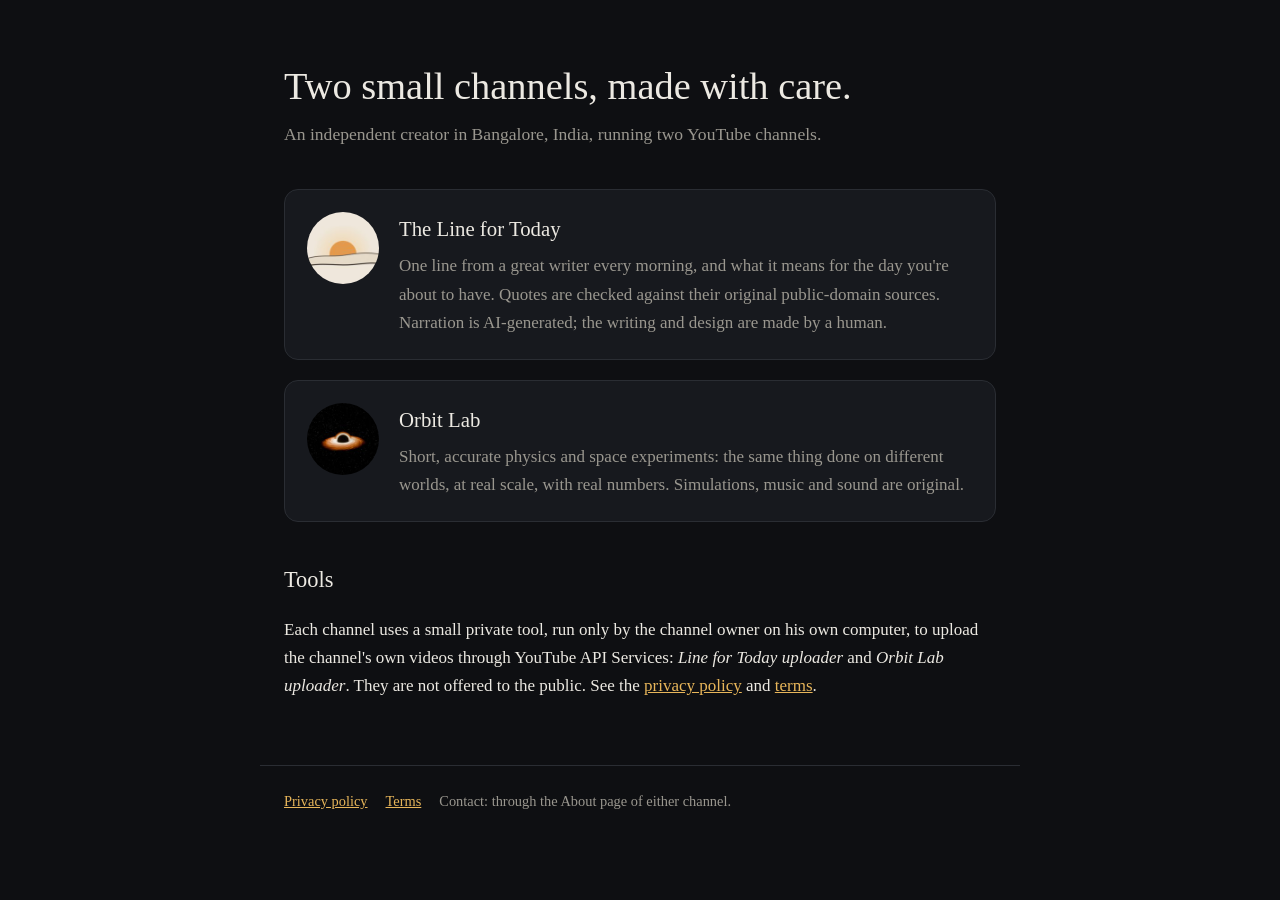
==== index.html @ eed8e5eb "Add files via upload" ====
<!DOCTYPE html>
<html lang="en">
<head>
<meta charset="utf-8">
<meta name="viewport" content="width=device-width,initial-scale=1">
<title>The Line for Today &amp; Orbit Lab</title>
<meta name="description" content="Home of two small independent YouTube channels: The Line for Today and Orbit Lab.">
<link rel="stylesheet" href="style.css">
</head>
<body>
<main>
  <h1>Two small channels, made with care.</h1>
  <p class="lede">An independent creator in Bangalore, India, running two YouTube channels.</p>
  <div class="cards">
    <section class="card">
      <img src="line-for-today.jpg" alt="The Line for Today logo">
      <div>
        <h2>The Line for Today</h2>
        <p>One line from a great writer every morning, and what it means for the day you're about to have. Quotes are checked against their original public-domain sources. Narration is AI-generated; the writing and design are made by a human.</p>
      </div>
    </section>
    <section class="card">
      <img src="orbit-lab.jpg" alt="Orbit Lab logo">
      <div>
        <h2>Orbit Lab</h2>
        <p>Short, accurate physics and space experiments: the same thing done on different worlds, at real scale, with real numbers. Simulations, music and sound are original.</p>
      </div>
    </section>
  </div>
  <h2>Tools</h2>
  <p>Each channel uses a small private tool, run only by the channel owner on his own computer, to upload the channel's own videos through YouTube API Services: <em>Line for Today uploader</em> and <em>Orbit Lab uploader</em>. They are not offered to the public. See the <a href="privacy.html">privacy policy</a> and <a href="terms.html">terms</a>.</p>
</main>
<footer><a href="privacy.html">Privacy policy</a><a href="terms.html">Terms</a><span>Contact: through the About page of either channel.</span></footer>
</body>
</html>
---- style.css ----
:root{--bg:#0e0f12;--card:#17191e;--text:#ece9e2;--muted:#9a978f;--accent:#e8b65a;--line:#2a2d33}
*{box-sizing:border-box}
body{margin:0;background:var(--bg);color:var(--text);font:17px/1.65 Georgia,"Iowan Old Style",serif}
main{max-width:760px;margin:0 auto;padding:64px 24px 48px}
h1{font-weight:normal;font-size:2.4rem;line-height:1.15;margin:0 0 12px}
h2{font-weight:normal;font-size:1.4rem;margin:40px 0 8px}
p,li{color:var(--text)}
.lede{color:var(--muted);font-size:1.1rem;margin:0 0 40px}
.cards{display:grid;gap:20px}
.card{display:flex;gap:20px;align-items:flex-start;background:var(--card);border:1px solid var(--line);border-radius:14px;padding:22px}
.card img{width:72px;height:72px;border-radius:50%;flex:none}
.card h2{margin:0 0 6px;font-size:1.3rem}
.card p{margin:0;color:var(--muted)}
a{color:var(--accent)}
footer{max-width:760px;margin:0 auto;padding:24px;border-top:1px solid var(--line);color:var(--muted);font-size:.9rem}
footer a{margin-right:18px}
small{color:var(--muted)}
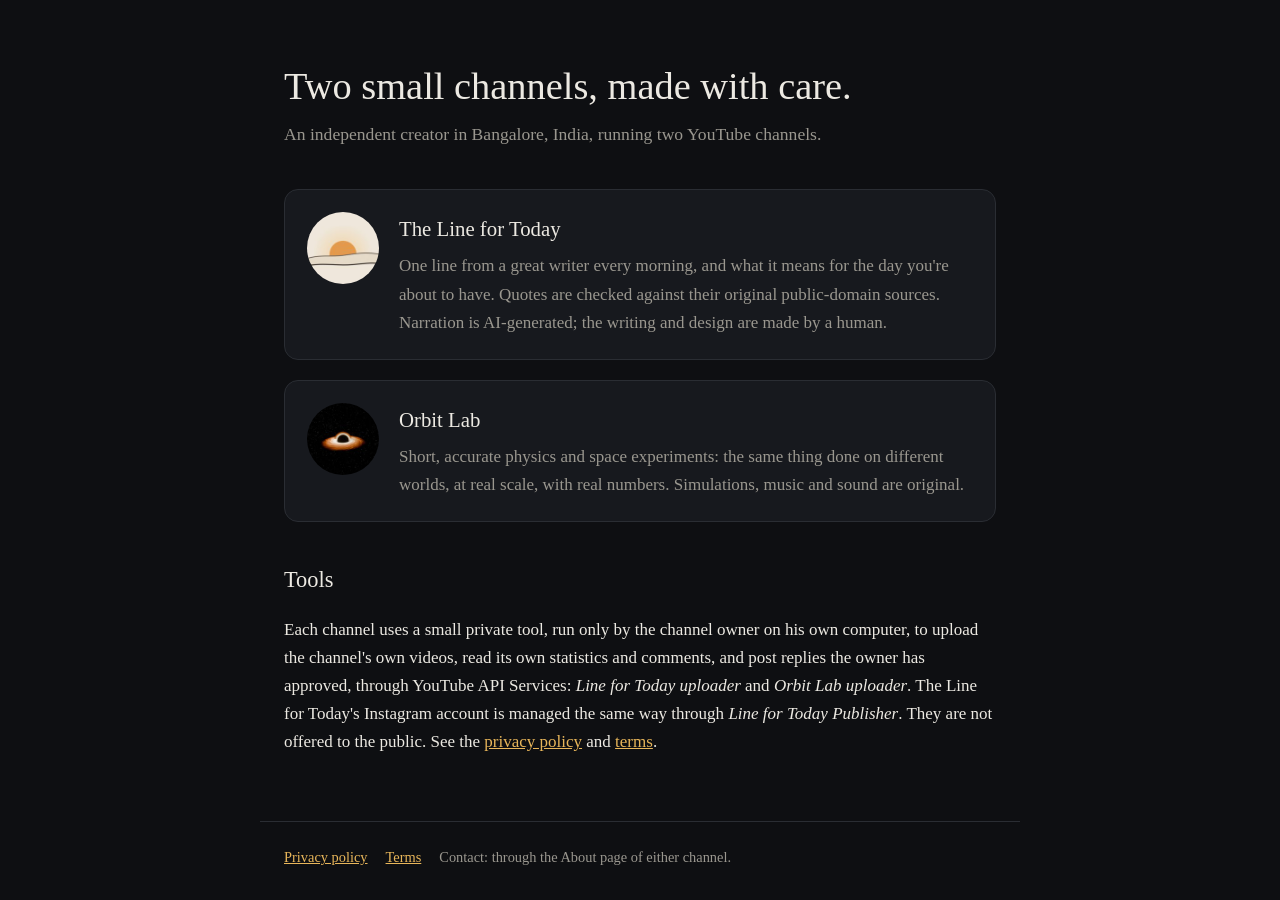
==== commit ffcfd1f0: "Privacy policy: cover analytics, comment replies, Instagram; 30-day retention; drop Facebook Co-Auth" ====
--- a/index.html
+++ b/index.html
@@ -28,7 +28,7 @@
     </section>
   </div>
   <h2>Tools</h2>
-  <p>Each channel uses a small private tool, run only by the channel owner on his own computer, to upload the channel's own videos through YouTube API Services: <em>Line for Today uploader</em> and <em>Orbit Lab uploader</em>. They are not offered to the public. See the <a href="privacy.html">privacy policy</a> and <a href="terms.html">terms</a>.</p>
+  <p>Each channel uses a small private tool, run only by the channel owner on his own computer, to upload the channel's own videos, read its own statistics and comments, and post replies the owner has approved, through YouTube API Services: <em>Line for Today uploader</em> and <em>Orbit Lab uploader</em>. The Line for Today's Instagram account is managed the same way through <em>Line for Today Publisher</em>. They are not offered to the public. See the <a href="privacy.html">privacy policy</a> and <a href="terms.html">terms</a>.</p>
 </main>
 <footer><a href="privacy.html">Privacy policy</a><a href="terms.html">Terms</a><span>Contact: through the About page of either channel.</span></footer>
 </body>
